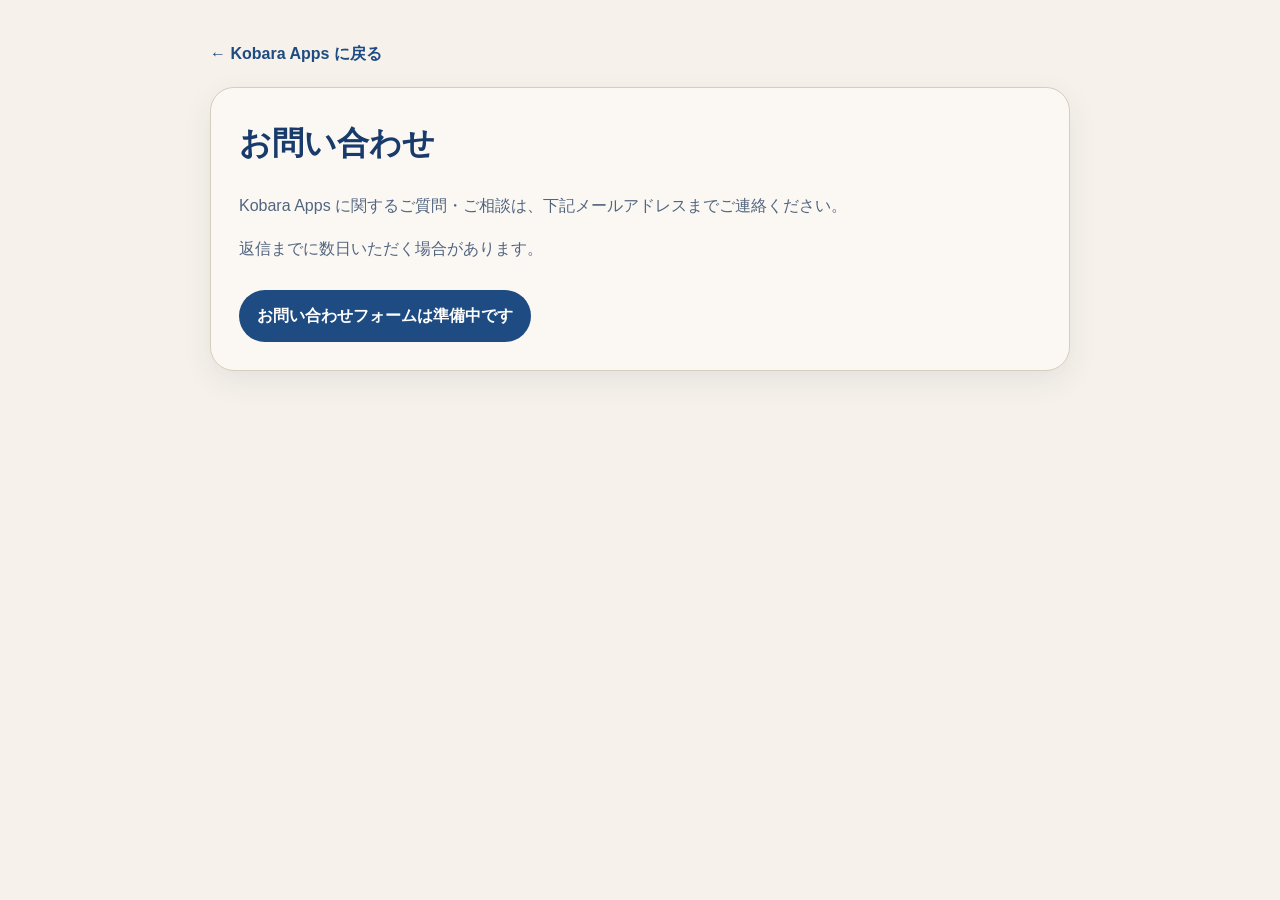
==== contact.html @ a49babfb "first commit kobara apps site" ====
<!DOCTYPE html>
<html lang="ja">
<head>
  <meta charset="UTF-8">
  <meta name="viewport" content="width=device-width, initial-scale=1.0">
  <title>お問い合わせ | Kobara Apps</title>
  <style>
    body{margin:0;font-family:-apple-system,BlinkMacSystemFont,"Segoe UI","Hiragino Sans","Yu Gothic UI",sans-serif;background:#f6f1ea;color:#183b6b;line-height:1.7}
    .container{width:min(calc(100% - 32px),860px);margin:0 auto;padding:40px 0 80px}
    .card{background:#fbf8f4;border:1px solid #d8cdbc;border-radius:24px;padding:28px;box-shadow:0 10px 30px rgba(24,59,107,.08)}
    h1{margin-top:0}
    p,li{color:#52657f}
    .back{display:inline-block;margin-bottom:20px;color:#1d4b82;font-weight:700;text-decoration:none}
    .mail{display:inline-block;margin-top:12px;padding:12px 18px;border-radius:999px;background:#1d4b82;color:#fff;text-decoration:none;font-weight:800}
  </style>
</head>
<body>
  <div class="container">
    <a class="back" href="index.html">← Kobara Apps に戻る</a>
    <div class="card">
      <h1>お問い合わせ</h1>
      <p>Kobara Apps に関するご質問・ご相談は、下記メールアドレスまでご連絡ください。</p>
      <p>返信までに数日いただく場合があります。</p>
      <a class="mail" href="mailto:あなたのメールアドレス">お問い合わせフォームは準備中です</a>
    </div>
  </div>
</body>
</html>
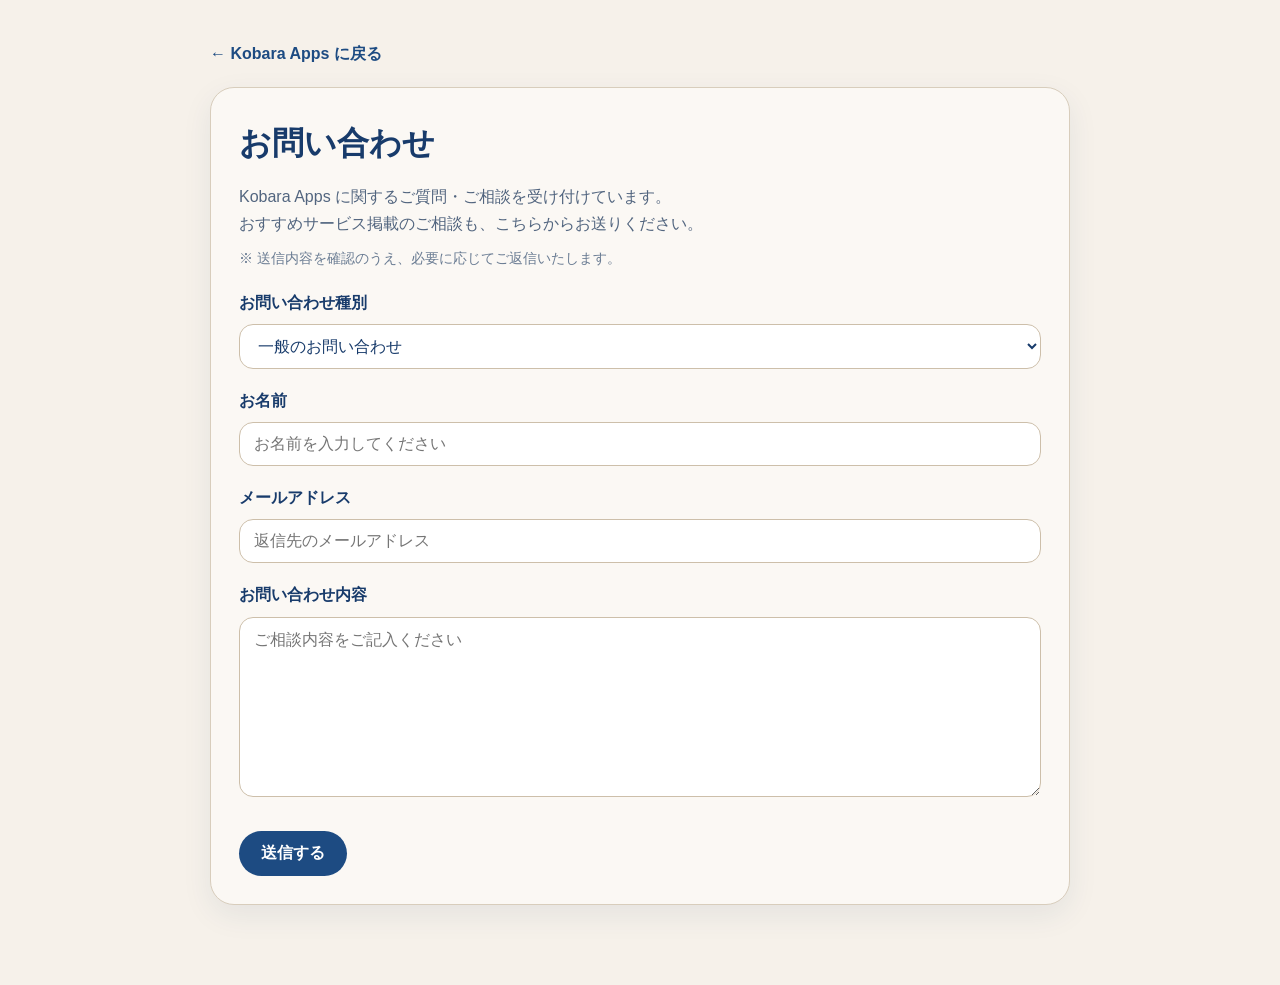
==== commit 1cf31fa7: "Update contact.html" ====
--- a/contact.html
+++ b/contact.html
@@ -5,24 +5,163 @@
   <meta name="viewport" content="width=device-width, initial-scale=1.0">
   <title>お問い合わせ | Kobara Apps</title>
   <style>
-    body{margin:0;font-family:-apple-system,BlinkMacSystemFont,"Segoe UI","Hiragino Sans","Yu Gothic UI",sans-serif;background:#f6f1ea;color:#183b6b;line-height:1.7}
-    .container{width:min(calc(100% - 32px),860px);margin:0 auto;padding:40px 0 80px}
-    .card{background:#fbf8f4;border:1px solid #d8cdbc;border-radius:24px;padding:28px;box-shadow:0 10px 30px rgba(24,59,107,.08)}
-    h1{margin-top:0}
-    p,li{color:#52657f}
-    .back{display:inline-block;margin-bottom:20px;color:#1d4b82;font-weight:700;text-decoration:none}
-    .mail{display:inline-block;margin-top:12px;padding:12px 18px;border-radius:999px;background:#1d4b82;color:#fff;text-decoration:none;font-weight:800}
+    body {
+      margin: 0;
+      font-family: -apple-system, BlinkMacSystemFont, "Segoe UI", "Hiragino Sans", "Yu Gothic UI", sans-serif;
+      background: #f6f1ea;
+      color: #183b6b;
+      line-height: 1.7;
+    }
+    .container {
+      width: min(calc(100% - 32px), 860px);
+      margin: 0 auto;
+      padding: 40px 0 80px;
+    }
+    .card {
+      background: #fbf8f4;
+      border: 1px solid #d8cdbc;
+      border-radius: 24px;
+      padding: 28px;
+      box-shadow: 0 10px 30px rgba(24,59,107,.08);
+    }
+    h1 {
+      margin-top: 0;
+      margin-bottom: 12px;
+    }
+    p {
+      color: #52657f;
+      margin: 0 0 16px;
+    }
+    .back {
+      display: inline-block;
+      margin-bottom: 20px;
+      color: #1d4b82;
+      font-weight: 700;
+      text-decoration: none;
+    }
+    .form-group {
+      margin-bottom: 18px;
+    }
+    label {
+      display: block;
+      margin-bottom: 8px;
+      font-weight: 700;
+      color: #183b6b;
+    }
+    input, select, textarea {
+      width: 100%;
+      box-sizing: border-box;
+      border: 1px solid #cdbfaa;
+      border-radius: 14px;
+      padding: 12px 14px;
+      font-size: 16px;
+      background: #fff;
+      color: #183b6b;
+    }
+    textarea {
+      min-height: 180px;
+      resize: vertical;
+    }
+    .note {
+      font-size: 14px;
+      color: #6a7c93;
+      margin-top: -6px;
+      margin-bottom: 18px;
+    }
+    .submit {
+      display: inline-block;
+      margin-top: 8px;
+      padding: 12px 22px;
+      border: none;
+      border-radius: 999px;
+      background: #1d4b82;
+      color: #fff;
+      text-decoration: none;
+      font-weight: 800;
+      font-size: 16px;
+      cursor: pointer;
+    }
+    .submit:hover {
+      opacity: 0.92;
+    }
   </style>
 </head>
 <body>
   <div class="container">
     <a class="back" href="index.html">← Kobara Apps に戻る</a>
+
     <div class="card">
       <h1>お問い合わせ</h1>
-      <p>Kobara Apps に関するご質問・ご相談は、下記メールアドレスまでご連絡ください。</p>
-      <p>返信までに数日いただく場合があります。</p>
-      <a class="mail" href="mailto:あなたのメールアドレス">お問い合わせフォームは準備中です</a>
+      <p>
+        Kobara Apps に関するご質問・ご相談を受け付けています。<br>
+        おすすめサービス掲載のご相談も、こちらからお送りください。
+      </p>
+      <p class="note">
+        ※ 送信内容を確認のうえ、必要に応じてご返信いたします。
+      </p>
+
+      <form id="contact-form">
+        <div class="form-group">
+          <label for="inquiry-type">お問い合わせ種別</label>
+          <select id="inquiry-type" name="inquiry_type">
+            <option value="general">一般のお問い合わせ</option>
+            <option value="listing">掲載のご相談</option>
+          </select>
+        </div>
+
+        <div class="form-group">
+          <label for="name">お名前</label>
+          <input type="text" id="name" name="name" placeholder="お名前を入力してください" required>
+        </div>
+
+        <div class="form-group">
+          <label for="email">メールアドレス</label>
+          <input type="email" id="email" name="email" placeholder="返信先のメールアドレス" required>
+        </div>
+
+        <div class="form-group">
+          <label for="message">お問い合わせ内容</label>
+          <textarea id="message" name="message" placeholder="ご相談内容をご記入ください" required></textarea>
+        </div>
+
+        <button type="submit" class="submit">送信する</button>
+      </form>
+
+      <script>
+      document.getElementById("contact-form").addEventListener("submit", async function(e) {
+        e.preventDefault();
+
+        const data = {
+          inquiry_type: document.getElementById("inquiry-type").value,
+          name: document.getElementById("name").value,
+          email: document.getElementById("email").value,
+          message: document.getElementById("message").value
+        };
+
+        try {
+          const res = await fetch("https://mute-bird-798d.komiyabara.workers.dev", {
+            method: "POST",
+            headers: {
+              "Content-Type": "application/json"
+            },
+            body: JSON.stringify(data)
+          });
+
+          const result = await res.json();
+
+          if (result.ok) {
+            alert("送信しました");
+            document.getElementById("contact-form").reset();
+          } else {
+            alert("エラー：" + result.error);
+          }
+
+        } catch (err) {
+          alert("送信に失敗しました");
+        }
+      });
+      </script>
     </div>
   </div>
 </body>
-</html>+</html>
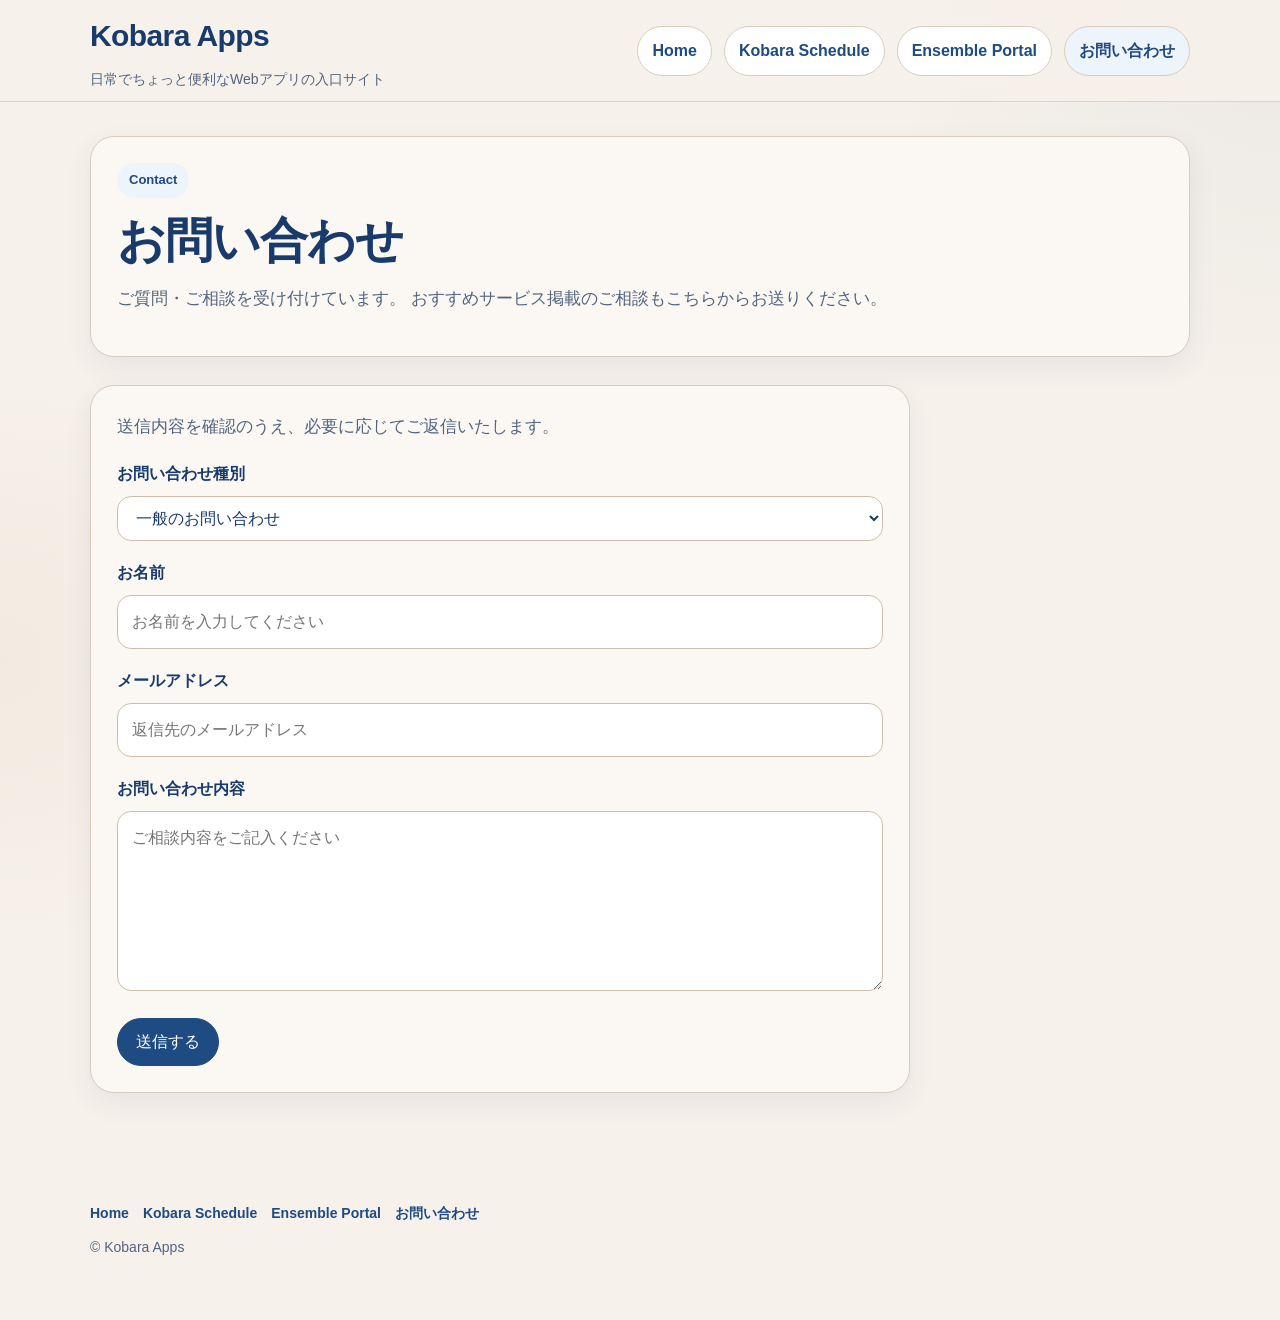
==== commit f3a1de8e: "update" ====
--- a/contact.html
+++ b/contact.html
@@ -3,165 +3,133 @@
 <head>
   <meta charset="UTF-8">
   <meta name="viewport" content="width=device-width, initial-scale=1.0">
-  <title>お問い合わせ | Kobara Apps</title>
-  <style>
-    body {
-      margin: 0;
-      font-family: -apple-system, BlinkMacSystemFont, "Segoe UI", "Hiragino Sans", "Yu Gothic UI", sans-serif;
-      background: #f6f1ea;
-      color: #183b6b;
-      line-height: 1.7;
+
+  <title>お問い合わせ｜Kobara Apps</title>
+  <meta name="description" content="Kobara Apps に関するご質問、ご相談、おすすめサービス掲載のご相談はこちらから。">
+  <link rel="canonical" href="https://apps.kobaracreative.com/contact.html">
+
+  <meta property="og:title" content="お問い合わせ｜Kobara Apps">
+  <meta property="og:description" content="Kobara Apps に関するご質問・ご相談はこちらから">
+  <meta property="og:type" content="website">
+  <meta property="og:url" content="https://apps.kobaracreative.com/contact.html">
+
+  <link rel="stylesheet" href="assets/site.css">
+</head>
+
+<body data-page="contact.html">
+  <div class="site-shell">
+    <div id="site-header"></div>
+
+    <main class="site-main">
+      <div class="container">
+
+        <section class="page-hero section">
+          <div class="page-hero-card">
+            <span class="eyebrow">Contact</span>
+            <h1>お問い合わせ</h1>
+            <p class="page-lead">
+              ご質問・ご相談を受け付けています。
+              おすすめサービス掲載のご相談もこちらからお送りください。
+            </p>
+          </div>
+        </section>
+
+        <section class="section">
+          <article class="detail-card detail-card--narrow">
+            <p class="section-lead">
+              送信内容を確認のうえ、必要に応じてご返信いたします。
+            </p>
+
+            <div id="form-status" class="form-status"></div>
+
+            <form id="contact-form" class="contact-form">
+              <div class="form-group">
+                <label for="inquiry-type">お問い合わせ種別</label>
+                <select id="inquiry-type" name="inquiry_type" required>
+                  <option value="general">一般のお問い合わせ</option>
+                  <option value="listing">掲載のご相談</option>
+                </select>
+              </div>
+
+              <div class="form-group">
+                <label for="name">お名前</label>
+                <input type="text" id="name" name="name" placeholder="お名前を入力してください" required>
+              </div>
+
+              <div class="form-group">
+                <label for="email">メールアドレス</label>
+                <input type="email" id="email" name="email" placeholder="返信先のメールアドレス" required>
+              </div>
+
+              <div class="form-group">
+                <label for="message">お問い合わせ内容</label>
+                <textarea id="message" name="message" placeholder="ご相談内容をご記入ください" required></textarea>
+              </div>
+
+              <button type="submit" class="btn btn-primary" id="submit-button">送信する</button>
+            </form>
+          </article>
+        </section>
+
+      </div>
+    </main>
+
+    <div id="site-footer"></div>
+  </div>
+
+  <script src="assets/layout.js"></script>
+  <script>
+    const form = document.getElementById("contact-form");
+    const submitButton = document.getElementById("submit-button");
+    const statusBox = document.getElementById("form-status");
+
+    function showStatus(message, type) {
+      statusBox.textContent = message;
+      statusBox.className = "form-status " + type;
     }
-    .container {
-      width: min(calc(100% - 32px), 860px);
-      margin: 0 auto;
-      padding: 40px 0 80px;
+
+    function clearStatus() {
+      statusBox.textContent = "";
+      statusBox.className = "form-status";
     }
-    .card {
-      background: #fbf8f4;
-      border: 1px solid #d8cdbc;
-      border-radius: 24px;
-      padding: 28px;
-      box-shadow: 0 10px 30px rgba(24,59,107,.08);
-    }
-    h1 {
-      margin-top: 0;
-      margin-bottom: 12px;
-    }
-    p {
-      color: #52657f;
-      margin: 0 0 16px;
-    }
-    .back {
-      display: inline-block;
-      margin-bottom: 20px;
-      color: #1d4b82;
-      font-weight: 700;
-      text-decoration: none;
-    }
-    .form-group {
-      margin-bottom: 18px;
-    }
-    label {
-      display: block;
-      margin-bottom: 8px;
-      font-weight: 700;
-      color: #183b6b;
-    }
-    input, select, textarea {
-      width: 100%;
-      box-sizing: border-box;
-      border: 1px solid #cdbfaa;
-      border-radius: 14px;
-      padding: 12px 14px;
-      font-size: 16px;
-      background: #fff;
-      color: #183b6b;
-    }
-    textarea {
-      min-height: 180px;
-      resize: vertical;
-    }
-    .note {
-      font-size: 14px;
-      color: #6a7c93;
-      margin-top: -6px;
-      margin-bottom: 18px;
-    }
-    .submit {
-      display: inline-block;
-      margin-top: 8px;
-      padding: 12px 22px;
-      border: none;
-      border-radius: 999px;
-      background: #1d4b82;
-      color: #fff;
-      text-decoration: none;
-      font-weight: 800;
-      font-size: 16px;
-      cursor: pointer;
-    }
-    .submit:hover {
-      opacity: 0.92;
-    }
-  </style>
-</head>
-<body>
-  <div class="container">
-    <a class="back" href="index.html">← Kobara Apps に戻る</a>
 
-    <div class="card">
-      <h1>お問い合わせ</h1>
-      <p>
-        Kobara Apps に関するご質問・ご相談を受け付けています。<br>
-        おすすめサービス掲載のご相談も、こちらからお送りください。
-      </p>
-      <p class="note">
-        ※ 送信内容を確認のうえ、必要に応じてご返信いたします。
-      </p>
+    form.addEventListener("submit", async function (e) {
+      e.preventDefault();
+      clearStatus();
+      submitButton.disabled = true;
+      submitButton.textContent = "送信中...";
 
-      <form id="contact-form">
-        <div class="form-group">
-          <label for="inquiry-type">お問い合わせ種別</label>
-          <select id="inquiry-type" name="inquiry_type">
-            <option value="general">一般のお問い合わせ</option>
-            <option value="listing">掲載のご相談</option>
-          </select>
-        </div>
+      const data = {
+        inquiry_type: document.getElementById("inquiry-type").value,
+        name: document.getElementById("name").value.trim(),
+        email: document.getElementById("email").value.trim(),
+        message: document.getElementById("message").value.trim()
+      };
 
-        <div class="form-group">
-          <label for="name">お名前</label>
-          <input type="text" id="name" name="name" placeholder="お名前を入力してください" required>
-        </div>
+      try {
+        const res = await fetch("https://mute-bird-798d.komiyabara.workers.dev/", {
+          method: "POST",
+          headers: {
+            "Content-Type": "application/json"
+          },
+          body: JSON.stringify(data)
+        });
 
-        <div class="form-group">
-          <label for="email">メールアドレス</label>
-          <input type="email" id="email" name="email" placeholder="返信先のメールアドレス" required>
-        </div>
+        const result = await res.json();
 
-        <div class="form-group">
-          <label for="message">お問い合わせ内容</label>
-          <textarea id="message" name="message" placeholder="ご相談内容をご記入ください" required></textarea>
-        </div>
-
-        <button type="submit" class="submit">送信する</button>
-      </form>
-
-      <script>
-      document.getElementById("contact-form").addEventListener("submit", async function(e) {
-        e.preventDefault();
-
-        const data = {
-          inquiry_type: document.getElementById("inquiry-type").value,
-          name: document.getElementById("name").value,
-          email: document.getElementById("email").value,
-          message: document.getElementById("message").value
-        };
-
-        try {
-          const res = await fetch("https://mute-bird-798d.komiyabara.workers.dev", {
-            method: "POST",
-            headers: {
-              "Content-Type": "application/json"
-            },
-            body: JSON.stringify(data)
-          });
-
-          const result = await res.json();
-
-          if (result.ok) {
-            alert("送信しました");
-            document.getElementById("contact-form").reset();
-          } else {
-            alert("エラー：" + result.error);
-          }
-
-        } catch (err) {
-          alert("送信に失敗しました");
+        if (result.ok) {
+          form.reset();
+          showStatus("お問い合わせを受け付けました。内容を確認のうえ、必要に応じてご返信いたします。", "is-success");
+        } else {
+          showStatus(result.error || "送信に失敗しました。時間をおいて再度お試しください。", "is-error");
         }
-      });
-      </script>
-    </div>
-  </div>
+      } catch (err) {
+        showStatus("通信エラーが発生しました。時間をおいて再度お試しください。", "is-error");
+      } finally {
+        submitButton.disabled = false;
+        submitButton.textContent = "送信する";
+      }
+    });
+  </script>
 </body>
-</html>
+</html>
--- a/assets/site.css
+++ b/assets/site.css
@@ -0,0 +1,591 @@
+:root {
+  --bg: #f6f1ea;
+  --bg-2: #fcfaf7;
+  --card: #fbf8f4;
+  --line: #d8cdbc;
+  --line-soft: #e8ded0;
+  --text: #183b6b;
+  --sub: #52657f;
+  --accent: #1d4b82;
+  --accent-dark: #163a65;
+  --accent-soft: #eef4fb;
+  --accent-soft-2: #f4f8fc;
+  --ad-bg: #f8f4ee;
+  --hero-side-bg: #f7f1e9;
+  --success-bg: #eef8f1;
+  --success-text: #1f6b3a;
+  --success-line: #b9dfc4;
+  --error-bg: #fff2f2;
+  --error-text: #a33a3a;
+  --error-line: #efc5c5;
+  --shadow: 0 10px 28px rgba(24, 59, 107, 0.07);
+  --radius-lg: 24px;
+  --radius-md: 18px;
+  --radius-sm: 14px;
+  --container: 1100px;
+}
+
+* {
+  box-sizing: border-box;
+}
+
+html {
+  scroll-behavior: smooth;
+}
+
+body {
+  margin: 0;
+  font-family: -apple-system, BlinkMacSystemFont, "Segoe UI", "Hiragino Sans", "Yu Gothic UI", sans-serif;
+  background:
+    radial-gradient(circle at top right, rgba(29, 75, 130, 0.05), transparent 22%),
+    radial-gradient(circle at left center, rgba(157, 122, 69, 0.06), transparent 20%),
+    var(--bg);
+  color: var(--text);
+  line-height: 1.75;
+}
+
+a {
+  color: inherit;
+}
+
+img {
+  max-width: 100%;
+  display: block;
+}
+
+.site-shell {
+  min-height: 100vh;
+}
+
+.container {
+  width: min(calc(100% - 32px), var(--container));
+  margin: 0 auto;
+}
+
+.site-header {
+  position: sticky;
+  top: 0;
+  z-index: 30;
+  backdrop-filter: blur(12px);
+  background: rgba(246, 241, 234, 0.88);
+  border-bottom: 1px solid rgba(216, 205, 188, 0.8);
+}
+
+.topbar {
+  display: flex;
+  justify-content: space-between;
+  align-items: center;
+  gap: 18px;
+  flex-wrap: wrap;
+  min-height: 78px;
+  padding: 10px 0;
+}
+
+.brand-wrap {
+  text-decoration: none;
+}
+
+.brand {
+  font-size: 30px;
+  font-weight: 800;
+  letter-spacing: -0.02em;
+  color: var(--text);
+}
+
+.brand-sub {
+  font-size: 14px;
+  color: var(--sub);
+  margin-top: 4px;
+}
+
+.site-nav {
+  display: flex;
+  gap: 12px;
+  flex-wrap: wrap;
+}
+
+.site-nav a {
+  text-decoration: none;
+  font-weight: 700;
+  color: var(--accent);
+  padding: 10px 14px;
+  border-radius: 999px;
+  background: #fff;
+  border: 1px solid var(--line);
+  transition: 0.18s ease;
+}
+
+.site-nav a:hover {
+  background: var(--accent-soft);
+}
+
+.site-main {
+  padding: 28px 0 50px;
+}
+
+.section {
+  margin: 0 0 28px;
+}
+
+.hero {
+  display: grid;
+  grid-template-columns: minmax(0, 1.15fr) minmax(300px, 0.85fr);
+  gap: 24px;
+  align-items: stretch;
+}
+
+.hero-main,
+.hero-side,
+.app-card,
+.info-card,
+.ad-card,
+.ad-mini-card,
+.page-hero-card,
+.detail-card,
+.step-card {
+  background: var(--card);
+  border: 1px solid var(--line);
+  border-radius: var(--radius-lg);
+  box-shadow: var(--shadow);
+}
+
+.hero-main,
+.hero-side,
+.app-card,
+.info-card,
+.page-hero-card,
+.detail-card {
+  padding: 26px;
+}
+
+.hero-side {
+  background: linear-gradient(180deg, var(--hero-side-bg) 0%, #fbf8f4 100%);
+}
+
+.eyebrow {
+  display: inline-block;
+  font-size: 13px;
+  font-weight: 800;
+  color: var(--accent);
+  background: var(--accent-soft);
+  border-radius: 999px;
+  padding: 6px 12px;
+  margin-bottom: 14px;
+}
+
+.hero h1,
+.page-hero h1 {
+  margin: 0 0 14px;
+  font-size: clamp(2rem, 5vw, 3rem);
+  line-height: 1.22;
+  letter-spacing: -0.02em;
+}
+
+.hero p,
+.page-lead,
+.section-lead,
+.detail-text {
+  margin: 0 0 16px;
+  color: var(--sub);
+  font-size: 17px;
+}
+
+.hero-actions,
+.card-actions {
+  display: flex;
+  gap: 12px;
+  flex-wrap: wrap;
+  margin-top: 20px;
+}
+
+.btn {
+  display: inline-flex;
+  align-items: center;
+  justify-content: center;
+  min-height: 48px;
+  padding: 0 18px;
+  border-radius: 999px;
+  text-decoration: none;
+  font-weight: 800;
+  border: 1px solid var(--line);
+  cursor: pointer;
+  transition: 0.18s ease;
+  font: inherit;
+}
+
+.btn-primary {
+  background: var(--accent);
+  color: #fff;
+  border-color: var(--accent);
+}
+
+.btn-primary:hover {
+  background: var(--accent-dark);
+  border-color: var(--accent-dark);
+}
+
+.btn-secondary {
+  background: #fff;
+  color: var(--accent);
+}
+
+.btn-secondary:hover {
+  background: var(--accent-soft);
+}
+
+.mini-points,
+.hero-side-list,
+.feature-list,
+.app-points {
+  margin: 18px 0 0;
+  color: var(--sub);
+}
+
+.mini-points {
+  padding: 0;
+  list-style: none;
+  font-size: 15px;
+}
+
+.mini-points li {
+  margin-bottom: 8px;
+}
+
+.hero-side-badge {
+  display: inline-block;
+  padding: 5px 11px;
+  border-radius: 999px;
+  background: #fff;
+  border: 1px solid var(--line);
+  font-size: 12px;
+  font-weight: 800;
+  color: var(--sub);
+  margin-bottom: 12px;
+}
+
+.hero-side h2 {
+  margin: 0 0 10px;
+  font-size: 24px;
+}
+
+.hero-side-list {
+  padding-left: 18px;
+}
+
+.hero-side-list li {
+  margin-bottom: 8px;
+}
+
+.hero-side-text {
+  color: var(--sub);
+  margin: 16px 0 0;
+}
+
+.section-title {
+  margin: 0 0 10px;
+  font-size: 28px;
+  line-height: 1.25;
+}
+
+.apps-grid,
+.info-grid,
+.ad-mini-grid,
+.detail-grid,
+.step-grid {
+  display: grid;
+  gap: 20px;
+}
+
+.apps-grid,
+.detail-grid {
+  grid-template-columns: repeat(2, 1fr);
+}
+
+.info-grid {
+  grid-template-columns: 1.05fr 0.95fr;
+}
+
+.ad-mini-grid {
+  grid-template-columns: repeat(3, 1fr);
+  margin-top: 18px;
+}
+
+.step-grid {
+  grid-template-columns: repeat(2, 1fr);
+  margin-top: 18px;
+}
+
+.app-card h3,
+.info-card h3,
+.detail-card h2,
+.step-card h3 {
+  margin: 0 0 10px;
+}
+
+.app-card h3,
+.info-card h3 {
+  font-size: 24px;
+}
+
+.app-card p,
+.info-card p {
+  margin: 0 0 14px;
+  color: var(--sub);
+}
+
+.app-points,
+.feature-list {
+  padding-left: 18px;
+}
+
+.app-points li,
+.feature-list li {
+  margin-bottom: 7px;
+}
+
+.detail-card--narrow {
+  max-width: 820px;
+}
+
+.ad-card,
+.ad-mini-card {
+  padding: 18px;
+}
+
+.ad-slot-label {
+  display: inline-block;
+  font-size: 12px;
+  font-weight: 800;
+  color: var(--sub);
+  background: #fff;
+  border: 1px solid var(--line);
+  border-radius: 999px;
+  padding: 4px 10px;
+  margin-bottom: 12px;
+}
+
+.ad-wide-inner {
+  display: grid;
+  grid-template-columns: 240px 1fr auto;
+  gap: 18px;
+  align-items: center;
+  background: var(--ad-bg);
+  border: 1px dashed #ccbfae;
+  border-radius: 18px;
+  padding: 18px;
+  min-height: 150px;
+}
+
+.ad-wide-media,
+.ad-mini-media {
+  background: #fff;
+  border: 1px solid var(--line);
+  border-radius: 14px;
+  display: flex;
+  align-items: center;
+  justify-content: center;
+  text-align: center;
+  color: var(--sub);
+  font-weight: 700;
+  padding: 12px;
+  overflow: hidden;
+}
+
+.ad-wide-media {
+  min-height: 110px;
+}
+
+.ad-mini-media {
+  min-height: 110px;
+  margin-bottom: 12px;
+}
+
+.ad-wide-media img,
+.ad-mini-media img {
+  width: 100%;
+  height: 100%;
+  object-fit: cover;
+}
+
+.ad-wide-copy h3 {
+  margin: 0 0 8px;
+  font-size: 22px;
+  line-height: 1.35;
+}
+
+.ad-wide-copy p,
+.ad-mini-card p {
+  margin: 0;
+  color: var(--sub);
+  font-size: 15px;
+}
+
+.ad-mini-card h4 {
+  margin: 0 0 6px;
+  font-size: 18px;
+}
+
+.ad-link-btn {
+  display: inline-block;
+  text-decoration: none;
+  background: var(--accent);
+  color: #fff;
+  padding: 10px 16px;
+  border-radius: 999px;
+  font-weight: 800;
+  font-size: 14px;
+  margin-top: 12px;
+}
+
+.page-hero {
+  margin-top: 6px;
+}
+
+.detail-text:last-child {
+  margin-bottom: 0;
+}
+
+.step-card {
+  padding: 22px;
+}
+
+.step-no {
+  display: inline-grid;
+  place-items: center;
+  width: 34px;
+  height: 34px;
+  border-radius: 999px;
+  background: var(--accent-soft);
+  color: var(--accent);
+  font-weight: 800;
+  margin-bottom: 12px;
+}
+
+.contact-form {
+  margin-top: 18px;
+}
+
+.form-group {
+  margin-bottom: 18px;
+}
+
+label {
+  display: block;
+  margin-bottom: 8px;
+  font-weight: 700;
+  color: var(--text);
+}
+
+input,
+select,
+textarea {
+  width: 100%;
+  box-sizing: border-box;
+  border: 1px solid #cdbfaa;
+  border-radius: 14px;
+  padding: 12px 14px;
+  font-size: 16px;
+  background: #fff;
+  color: var(--text);
+  font: inherit;
+}
+
+textarea {
+  min-height: 180px;
+  resize: vertical;
+}
+
+.form-status {
+  display: none;
+  margin-bottom: 18px;
+  padding: 12px 14px;
+  border-radius: 14px;
+  font-size: 15px;
+  font-weight: 700;
+}
+
+.form-status.is-success {
+  display: block;
+  background: var(--success-bg);
+  color: var(--success-text);
+  border: 1px solid var(--success-line);
+}
+
+.form-status.is-error {
+  display: block;
+  background: var(--error-bg);
+  color: var(--error-text);
+  border: 1px solid var(--error-line);
+}
+
+.site-footer {
+  padding: 30px 0 60px;
+  color: var(--sub);
+  font-size: 14px;
+}
+
+.footer-links {
+  display: flex;
+  gap: 14px;
+  flex-wrap: wrap;
+  margin-bottom: 10px;
+}
+
+.footer-links a {
+  color: var(--accent);
+  text-decoration: none;
+  font-weight: 700;
+}
+
+@media (max-width: 980px) {
+  .hero,
+  .apps-grid,
+  .info-grid,
+  .ad-mini-grid,
+  .detail-grid,
+  .step-grid {
+    grid-template-columns: 1fr;
+  }
+
+  .ad-wide-inner {
+    grid-template-columns: 1fr;
+  }
+}
+
+@media (max-width: 720px) {
+  .site-header {
+    position: static;
+  }
+
+  .brand {
+    font-size: 26px;
+  }
+
+  .hero-main,
+  .hero-side,
+  .app-card,
+  .info-card,
+  .page-hero-card,
+  .detail-card,
+  .step-card,
+  .ad-card,
+  .ad-mini-card {
+    padding: 20px;
+  }
+
+  .section-title {
+    font-size: 24px;
+  }
+
+  .hero h1,
+  .page-hero h1 {
+    font-size: 32px;
+  }
+
+  .hero p,
+  .page-lead,
+  .section-lead,
+  .detail-text {
+    font-size: 16px;
+  }
+}
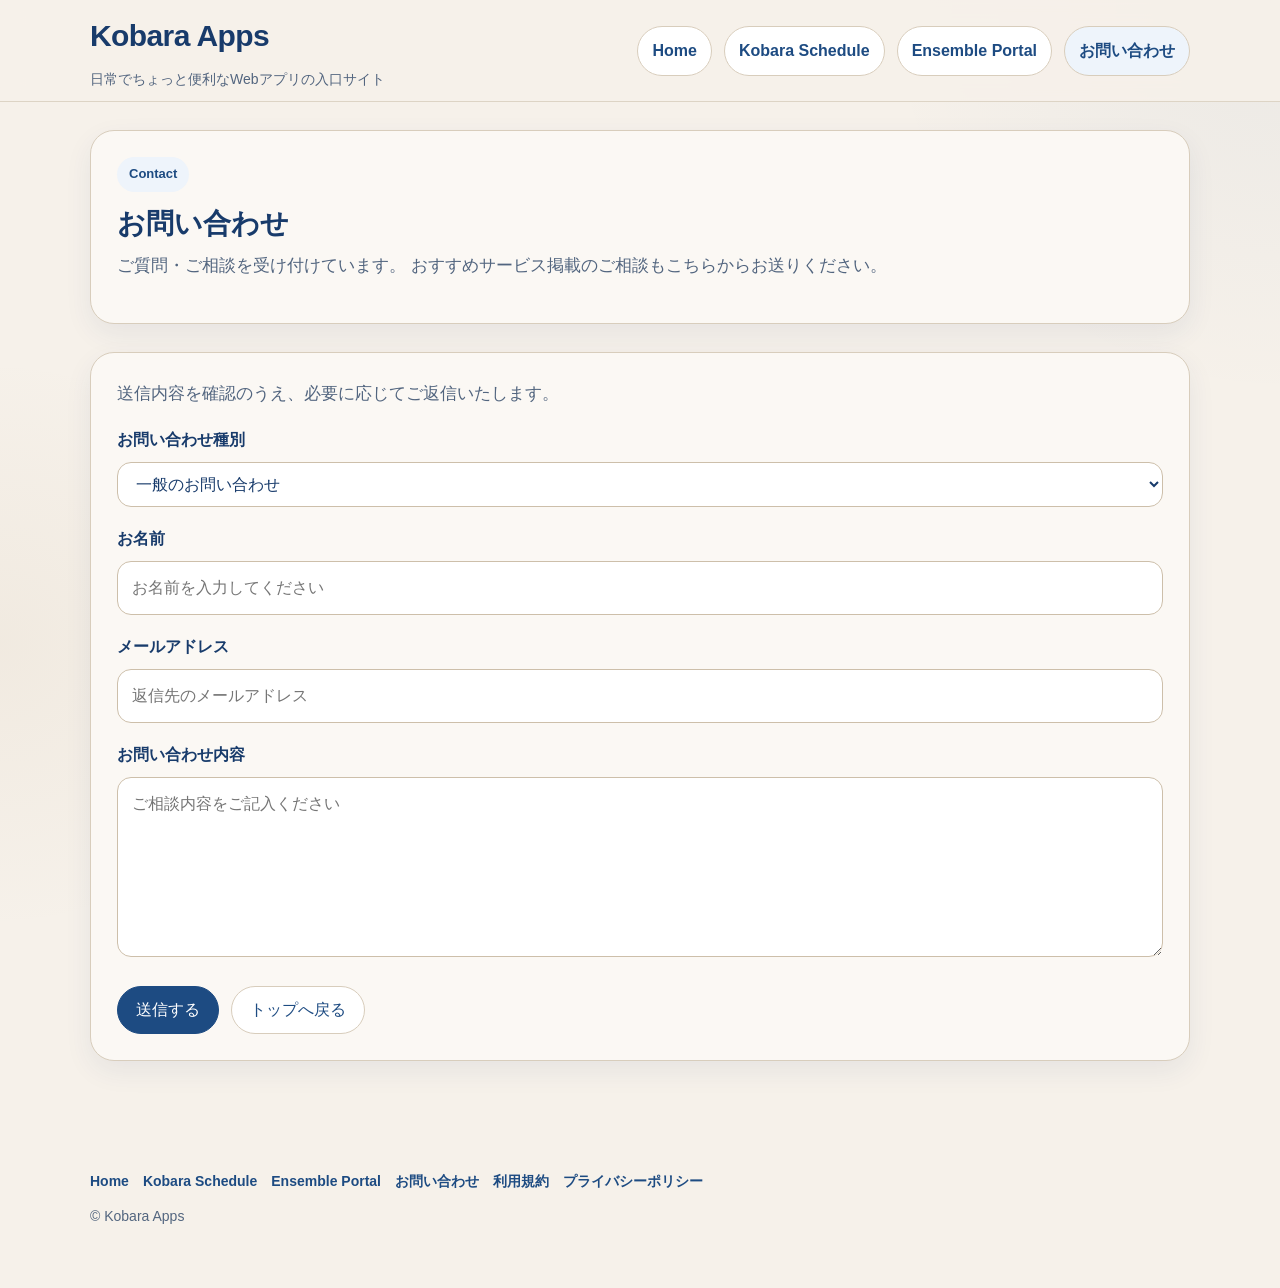
==== commit 796570c8: "update" ====
--- a/contact.html
+++ b/contact.html
@@ -23,11 +23,11 @@
     <main class="site-main">
       <div class="container">
 
-        <section class="page-hero section">
-          <div class="page-hero-card">
+        <section class="section">
+          <div class="hero-main">
             <span class="eyebrow">Contact</span>
-            <h1>お問い合わせ</h1>
-            <p class="page-lead">
+            <h1 class="section-title">お問い合わせ</h1>
+            <p class="section-lead">
               ご質問・ご相談を受け付けています。
               おすすめサービス掲載のご相談もこちらからお送りください。
             </p>
@@ -35,7 +35,7 @@
         </section>
 
         <section class="section">
-          <article class="detail-card detail-card--narrow">
+          <article class="info-card">
             <p class="section-lead">
               送信内容を確認のうえ、必要に応じてご返信いたします。
             </p>
@@ -66,7 +66,10 @@
                 <textarea id="message" name="message" placeholder="ご相談内容をご記入ください" required></textarea>
               </div>
 
-              <button type="submit" class="btn btn-primary" id="submit-button">送信する</button>
+              <div class="card-actions">
+                <button type="submit" class="btn btn-primary" id="submit-button">送信する</button>
+                <a class="btn btn-secondary" href="index.html">トップへ戻る</a>
+              </div>
             </form>
           </article>
         </section>
--- a/assets/site.css
+++ b/assets/site.css
@@ -9,7 +9,6 @@
   --accent: #1d4b82;
   --accent-dark: #163a65;
   --accent-soft: #eef4fb;
-  --accent-soft-2: #f4f8fc;
   --ad-bg: #f8f4ee;
   --hero-side-bg: #f7f1e9;
   --success-bg: #eef8f1;
@@ -138,11 +137,9 @@
 .hero-side,
 .app-card,
 .info-card,
-.ad-card,
-.ad-mini-card,
-.page-hero-card,
-.detail-card,
-.step-card {
+.site-side-placeholder,
+.site-footer-placeholder,
+.site-ad-card {
   background: var(--card);
   border: 1px solid var(--line);
   border-radius: var(--radius-lg);
@@ -152,9 +149,7 @@
 .hero-main,
 .hero-side,
 .app-card,
-.info-card,
-.page-hero-card,
-.detail-card {
+.info-card {
   padding: 26px;
 }
 
@@ -174,24 +169,24 @@
 }
 
 .hero h1,
-.page-hero h1 {
-  margin: 0 0 14px;
-  font-size: clamp(2rem, 5vw, 3rem);
-  line-height: 1.22;
-  letter-spacing: -0.02em;
+.section-title {
+  margin: 0 0 10px;
+  font-size: 28px;
+  line-height: 1.25;
 }
 
 .hero p,
-.page-lead,
 .section-lead,
-.detail-text {
+.info-card p,
+.app-card p {
   margin: 0 0 16px;
   color: var(--sub);
   font-size: 17px;
 }
 
 .hero-actions,
-.card-actions {
+.card-actions,
+.info-links {
   display: flex;
   gap: 12px;
   flex-wrap: wrap;
@@ -235,7 +230,6 @@
 
 .mini-points,
 .hero-side-list,
-.feature-list,
 .app-points {
   margin: 18px 0 0;
   color: var(--sub);
@@ -281,23 +275,13 @@
   margin: 16px 0 0;
 }
 
-.section-title {
-  margin: 0 0 10px;
-  font-size: 28px;
-  line-height: 1.25;
-}
-
 .apps-grid,
-.info-grid,
-.ad-mini-grid,
-.detail-grid,
-.step-grid {
+.info-grid {
   display: grid;
   gap: 20px;
 }
 
-.apps-grid,
-.detail-grid {
+.apps-grid {
   grid-template-columns: repeat(2, 1fr);
 }
 
@@ -305,51 +289,72 @@
   grid-template-columns: 1.05fr 0.95fr;
 }
 
-.ad-mini-grid {
-  grid-template-columns: repeat(3, 1fr);
-  margin-top: 18px;
-}
-
-.step-grid {
+.app-card h2,
+.app-card h3,
+.info-card h2,
+.info-card h3 {
+  margin: 0 0 10px;
+  font-size: 24px;
+}
+
+.app-points {
+  padding-left: 18px;
+}
+
+.app-points li {
+  margin-bottom: 7px;
+}
+
+/* 入口広告レイアウト */
+.site-main-with-side {
+  display: grid;
+  grid-template-columns: minmax(0, 1fr) 30%;
+  gap: 22px;
+  align-items: start;
+}
+
+.main-column {
+  min-width: 0;
+}
+
+.site-side-column {
+  min-width: 0;
+  align-self: start;
+}
+
+.site-side-ad-wrap {
+  display: grid;
+  gap: 16px;
+  position: sticky;
+  top: 96px;
+}
+
+.site-side-placeholder,
+.site-footer-placeholder {
+  padding: 18px;
+}
+
+.site-side-placeholder__body,
+.site-footer-placeholder__body {
+  margin-top: 10px;
+  color: var(--sub);
+  font-weight: 700;
+  line-height: 1.7;
+}
+
+.site-footer-ads {
+  display: grid;
+  gap: 18px;
+}
+
+.site-footer-ads__large,
+.site-footer-ads__medium {
+  display: grid;
+  gap: 18px;
+}
+
+.site-footer-ads__medium {
   grid-template-columns: repeat(2, 1fr);
-  margin-top: 18px;
-}
-
-.app-card h3,
-.info-card h3,
-.detail-card h2,
-.step-card h3 {
-  margin: 0 0 10px;
-}
-
-.app-card h3,
-.info-card h3 {
-  font-size: 24px;
-}
-
-.app-card p,
-.info-card p {
-  margin: 0 0 14px;
-  color: var(--sub);
-}
-
-.app-points,
-.feature-list {
-  padding-left: 18px;
-}
-
-.app-points li,
-.feature-list li {
-  margin-bottom: 7px;
-}
-
-.detail-card--narrow {
-  max-width: 820px;
-}
-
-.ad-card,
-.ad-mini-card {
-  padding: 18px;
 }
 
 .ad-slot-label {
@@ -361,106 +366,80 @@
   border: 1px solid var(--line);
   border-radius: 999px;
   padding: 4px 10px;
-  margin-bottom: 12px;
-}
-
-.ad-wide-inner {
-  display: grid;
-  grid-template-columns: 240px 1fr auto;
-  gap: 18px;
-  align-items: center;
-  background: var(--ad-bg);
-  border: 1px dashed #ccbfae;
-  border-radius: 18px;
-  padding: 18px;
-  min-height: 150px;
-}
-
-.ad-wide-media,
-.ad-mini-media {
+}
+
+.site-ad-card {
+  display: block;
+  text-decoration: none;
+  color: inherit;
+  overflow: hidden;
+}
+
+.site-ad-card__media {
   background: #fff;
-  border: 1px solid var(--line);
-  border-radius: 14px;
+  border-bottom: 1px solid var(--line-soft);
   display: flex;
   align-items: center;
   justify-content: center;
-  text-align: center;
+  overflow: hidden;
+}
+
+.site-ad-card__media img {
+  width: 100%;
+  height: auto;
+  object-fit: contain;
+  display: block;
+}
+
+.site-ad-card__body {
+  padding: 14px 16px 16px;
+}
+
+.site-ad-card__title {
+  font-size: 20px;
+  font-weight: 800;
+  line-height: 1.4;
+  margin-bottom: 8px;
+  color: var(--text);
+}
+
+.site-ad-card__text {
+  font-size: 14px;
+  line-height: 1.7;
+  color: var(--sub);
+}
+
+.site-ad-placeholder {
+  padding: 18px;
   color: var(--sub);
   font-weight: 700;
-  padding: 12px;
-  overflow: hidden;
-}
-
-.ad-wide-media {
-  min-height: 110px;
-}
-
-.ad-mini-media {
-  min-height: 110px;
-  margin-bottom: 12px;
-}
-
-.ad-wide-media img,
-.ad-mini-media img {
+}
+
+.site-ad-card.is-side .site-ad-card__media,
+.site-ad-card.is-footer-50 .site-ad-card__media,
+.site-ad-card.is-footer-100 .site-ad-card__media {
+  min-height: 0;
+  aspect-ratio: auto;
+}
+
+.site-ad-card.is-side .site-ad-card__media img,
+.site-ad-card.is-footer-50 .site-ad-card__media img,
+.site-ad-card.is-footer-100 .site-ad-card__media img {
   width: 100%;
-  height: 100%;
-  object-fit: cover;
-}
-
-.ad-wide-copy h3 {
-  margin: 0 0 8px;
-  font-size: 22px;
-  line-height: 1.35;
-}
-
-.ad-wide-copy p,
-.ad-mini-card p {
-  margin: 0;
-  color: var(--sub);
-  font-size: 15px;
-}
-
-.ad-mini-card h4 {
-  margin: 0 0 6px;
-  font-size: 18px;
-}
-
-.ad-link-btn {
-  display: inline-block;
-  text-decoration: none;
-  background: var(--accent);
-  color: #fff;
-  padding: 10px 16px;
-  border-radius: 999px;
-  font-weight: 800;
-  font-size: 14px;
-  margin-top: 12px;
-}
-
-.page-hero {
-  margin-top: 6px;
-}
-
-.detail-text:last-child {
-  margin-bottom: 0;
-}
-
-.step-card {
-  padding: 22px;
-}
-
-.step-no {
-  display: inline-grid;
-  place-items: center;
-  width: 34px;
-  height: 34px;
-  border-radius: 999px;
-  background: var(--accent-soft);
-  color: var(--accent);
-  font-weight: 800;
-  margin-bottom: 12px;
-}
-
+  height: auto;
+  object-fit: contain;
+}
+
+.site-ad-card.is-footer-100 {
+  display: grid;
+  grid-template-columns: minmax(280px, 38%) minmax(0, 1fr);
+}
+
+.site-ad-card.is-footer-100 .site-ad-card__body {
+  padding: 18px 20px;
+}
+
+/* フォーム */
 .contact-form {
   margin-top: 18px;
 }
@@ -518,6 +497,7 @@
   border: 1px solid var(--error-line);
 }
 
+/* フッター */
 .site-footer {
   padding: 30px 0 60px;
   color: var(--sub);
@@ -541,14 +521,24 @@
   .hero,
   .apps-grid,
   .info-grid,
-  .ad-mini-grid,
-  .detail-grid,
-  .step-grid {
+  .site-main-with-side,
+  .site-footer-ads__medium {
     grid-template-columns: 1fr;
   }
 
-  .ad-wide-inner {
+  .site-side-column {
+    display: none;
+  }
+
+  .site-ad-card.is-footer-100 {
     grid-template-columns: 1fr;
+  }
+
+  .site-ad-card.is-footer-100 .site-ad-card__media {
+    border-right: none;
+    border-bottom: 1px solid var(--line-soft);
+    min-height: 0;
+    aspect-ratio: auto;
   }
 }
 
@@ -565,11 +555,8 @@
   .hero-side,
   .app-card,
   .info-card,
-  .page-hero-card,
-  .detail-card,
-  .step-card,
-  .ad-card,
-  .ad-mini-card {
+  .site-side-placeholder,
+  .site-footer-placeholder {
     padding: 20px;
   }
 
@@ -577,15 +564,14 @@
     font-size: 24px;
   }
 
-  .hero h1,
-  .page-hero h1 {
-    font-size: 32px;
-  }
-
   .hero p,
-  .page-lead,
   .section-lead,
-  .detail-text {
+  .info-card p,
+  .app-card p {
     font-size: 16px;
   }
+
+  .site-ad-card__body {
+    padding: 14px;
+  }
 }
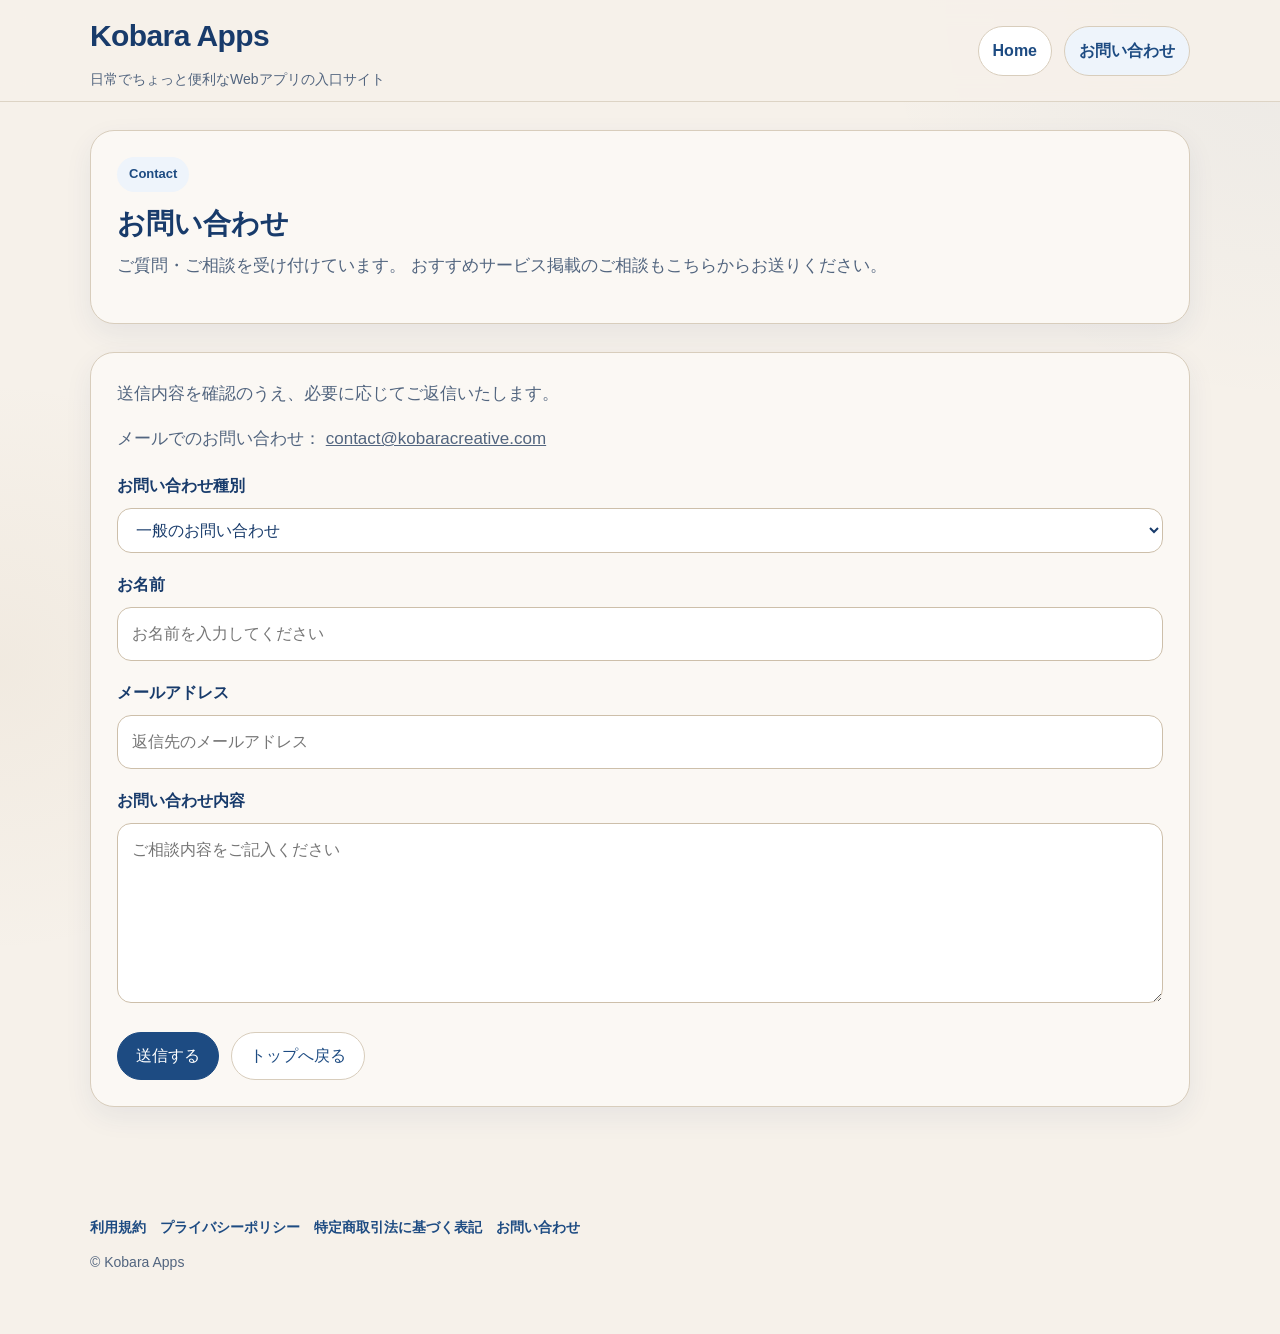
==== commit 8f935d1b: "add legal notice and contact information" ====
--- a/contact.html
+++ b/contact.html
@@ -38,6 +38,11 @@
           <article class="info-card">
             <p class="section-lead">
               送信内容を確認のうえ、必要に応じてご返信いたします。
+            </p>
+
+            <p class="section-lead">
+              メールでのお問い合わせ：
+              <a href="mailto:contact@kobaracreative.com">contact@kobaracreative.com</a>
             </p>
 
             <div id="form-status" class="form-status"></div>
@@ -135,4 +140,4 @@
     });
   </script>
 </body>
-</html>+</html>
